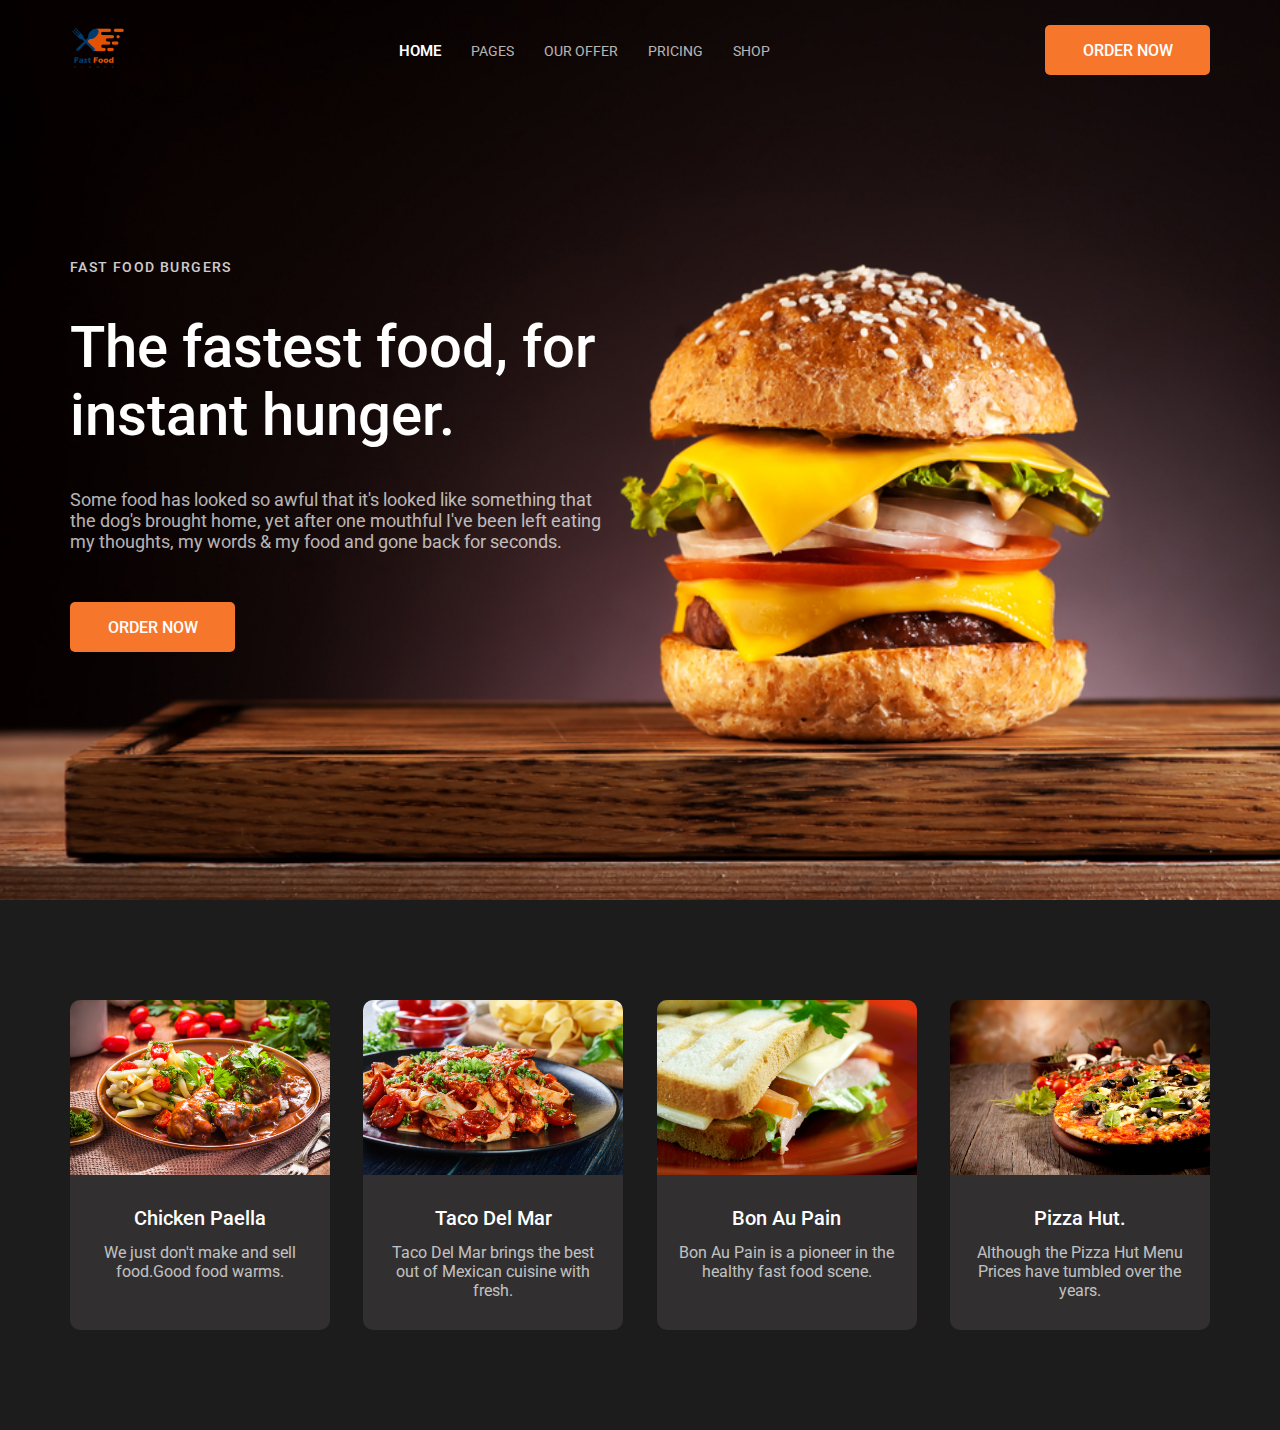
==== .github/workflows/WEB PRO Burger Landing/Index.html @ c856d972 "Add files via upload" ====
<!DOCTYPE html>
<html lang="en">

<head>
    <meta charset="UTF-8">
    <meta name="viewport" content="width=device-width, initial-scale=1.0">
    <title>Burger</title>
    <link rel="stylesheet" href="./style.css">
</head>

<body>
    <header class="header">
        <div class="container">
            <a href="/">
              <img src="./images/icons/logo.png" alt="" srcset="">
            </a>
            <nav class="header_nav">
                <ul class="header_list">
                    <li><a class="active" href="/">HOME</a></li>
                    <li><a href="!#">PAGES</a></li>
                    <li><a href="!#">OUR OFFER</a></li>
                    <li><a href="!#">PRICING</a></li>
                    <li><a href="!#">SHOP</a></li>
                </ul>
            </nav>
        <a href="!#" class="btn">Order now</a>
    </div>
    </header>

    <main class="main">
        <section class="welcome">
            <div class="container">
                <div class="welcome_text">
                    <h4 class="welcome_subtitle">FAST FOOD BURGERS</h4>
                    <h1 class="welcome_title">The fastest food, for instant hunger. </h1>
                    <p class="welcome_desk">Some food has looked so awful that it's looked like something 
                        that the dog's brought home, yet after one mouthful I've been left 
                        eating my thoughts, my words & my food and gone back for 
                        seconds.
                    </p>
                    <a href="!#" class="btn">Order now</a>        
                </div>
            
            </div>
        </section>
        
        <section class="food-list">
            <div class="container"> 
                <div class="food-list_card">
                <img src="./images/food-list-1.jpg" alt="" class="food-list_img">
                <h4 class="food-list_title">Chicken Paella </h4>
                <p class="food-list_desc">We just don't make and sell food.Good food warms.</p>
            </div>
            <div class="food-list_card">
                <img src="./images/food-list-2.jpg" alt="" class="food-list_img">
                <h4 class="food-list_title">Taco Del Mar </h4>
                <p class="food-list_desc">Taco Del Mar brings the best out of Mexican cuisine with fresh.</p>
            </div>
            <div class="food-list_card">
                <img src="./images/food-list-3.jpg" alt="" class="food-list_img">
                <h4 class="food-list_title">Bon Au Pain </h4>
                <p class="food-list_desc">Bon Au Pain is a pioneer in the healthy fast food scene.</p>
            </div>
            <div class="food-list_card">
                <img src="./images/food-list-4.jpg" alt="" class="food-list_img">
                <h4 class="food-list_title">Pizza Hut. </h4>
                <p class="food-list_desc">Although the Pizza Hut Menu Prices have tumbled over the years.</p>
            </div>
        </div>
        </section>
    </main>
</body>

</html>
---- .github/workflows/WEB PRO Burger Landing/style.css ----
@import url('https://fonts.googleapis.com/css2?family=Roboto:ital,wght@0,100;0,300;0,400;0,500;0,700;0,900;1,100;1,300;1,400;1,500;1,700;1,900&display=swap');

/* Общие стили */

body {
    margin: 0;
    font-family: "Roboto", sans-serif;
    background-color: #1C1C1C;
    color: #fff;
}

a {
    color: #fff;
    text-decoration: none;
}

p{
    margin: 0;
}

p + p{
    margin-top: 10px;
}

ul {
    list-style: none;
    margin: 0;
    padding: 0;
}

.container{
    max-width: 1140px;
    margin: auto;
    padding: 0 25px;
}

.btn {
    display: flex;
    align-items: center;
    justify-content: center;

    transition: opacity .2s ;

    font-weight: 500;
    font-size: 16px;
    text-transform: uppercase;

    width: 165px;
    height: 50px;

    border-radius: 5px;
    background: #f6762c;
}

.btn:hover{
    opacity: 0.7;

}
h1,h2,h3,h4,h5,h6{
    font-weight: 500;
}

/* Шапка */


.header {
    padding: 25px 0;

}

.header .container {
    display: flex;
    justify-content: space-between;
    align-items: center;
}

.header_list{
    display: flex;
    gap: 30px;
}

.header_nav {}

.header_nav a {
    font-weight: 400;
    font-size: 14px;
    opacity: 0.7;

    transition: opacity .3s ;
}

a.active {
    font-weight: 600;
    font-size: 15px;
    opacity: 1;
}

.header_nav a:hover{
    opacity: 0.9;
}



.main {

}

/* Welcome */


.welcome {
    box-sizing: border-box;
    min-height: 100vh;

    padding: 240px 0;
    margin-top: -100px;

    background-image: url("./images/welcome-bg.jpg");
    background-repeat: no-repeat;
    background-size: cover;
    background-position: center;
}

.welcome_text {
    max-width: 550px;
}
.welcome_subtitle {
    font-size: 14px;
    letter-spacing: 0.1em;
    margin-bottom: 7px;

    opacity: 0.8;
}

.welcome_title {
    font-size: 58px;
    margin-bottom: 40px;

}

.welcome_desk {
    font-weight: 400;
    font-size: 18px;
    opacity: 0.7;

    margin-bottom: 50px;
}

/* food-list */

.food-list {
    padding: 100px 0;
}

.food-list .container {
    display: flex;
    justify-content: space-between;
    flex-wrap: wrap;
    gap: 40px 10px;
}

.food-list_card {
    width: 260px;
    border-radius:10px;
    padding-top: 0%;

    text-align: center;
    overflow: hidden;

    background-color: #312F30;
}

.food-list_img {
    max-width: 100%;
    height: 175px;
    object-fit: cover;
}

.food-list_title {
    

    font-size: 20px;
    margin-bottom: 13px;
}

.food-list_desc {
    padding: 0 20px;
    padding-bottom: 30px;
    opacity: 0.7;
}
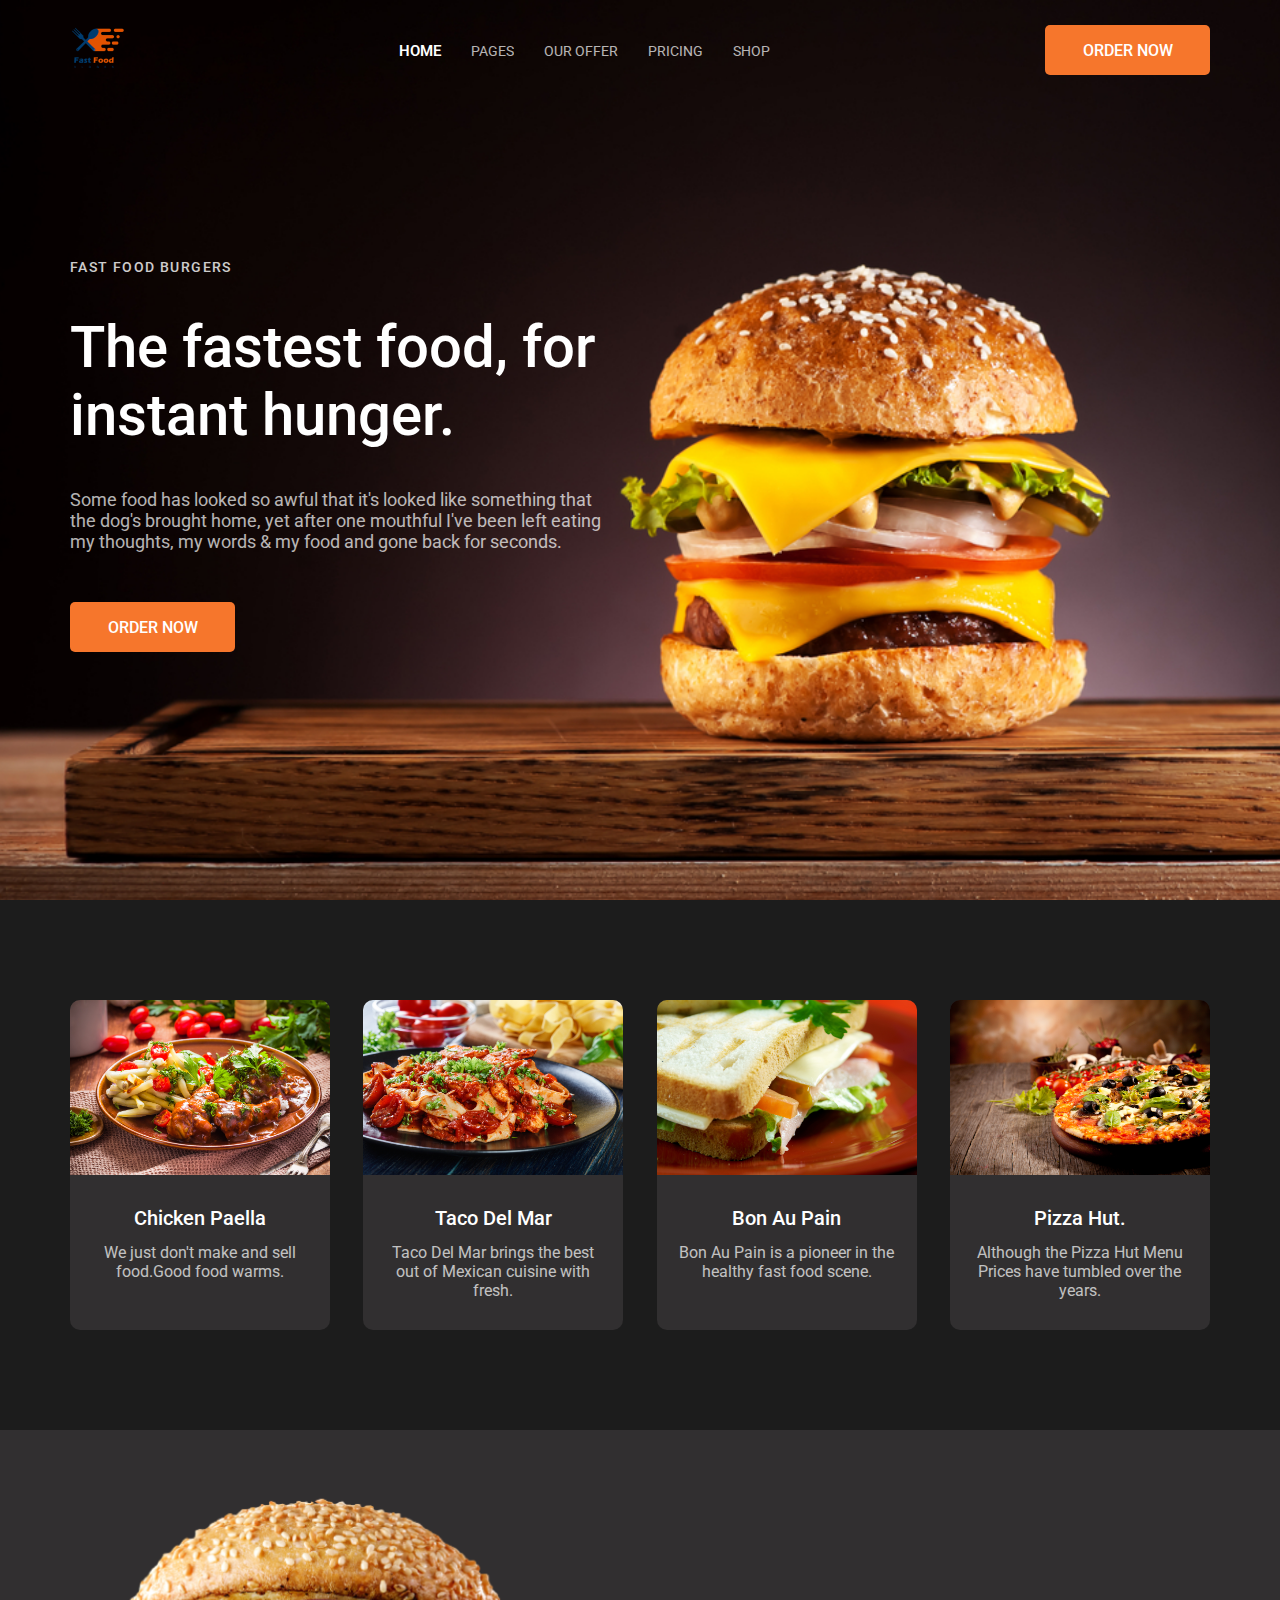
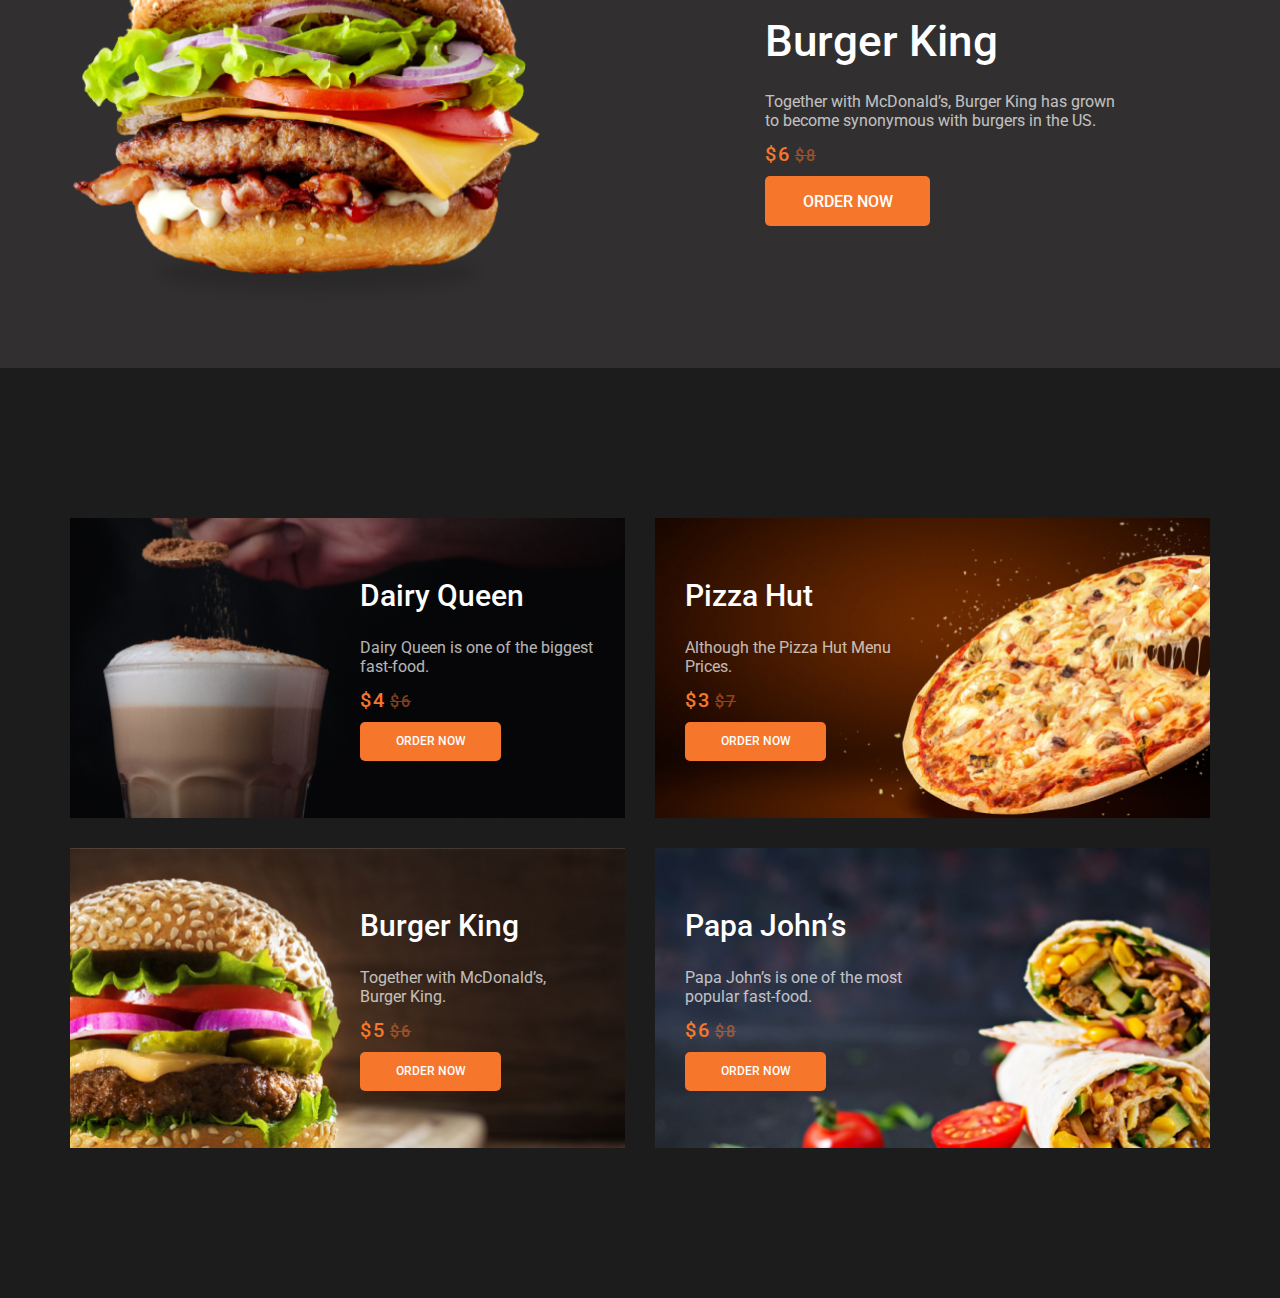
==== commit e4483063: "Add files via upload" ====
--- a/.github/workflows/WEB PRO Burger Landing/Index.html
+++ b/.github/workflows/WEB PRO Burger Landing/Index.html
@@ -11,8 +11,8 @@
 <body>
     <header class="header">
         <div class="container">
-            <a href="/">
-              <img src="./images/icons/logo.png" alt="" srcset="">
+            <a href="?">
+                <img src="./images/icons/logo.png" alt="" srcset="">
             </a>
             <nav class="header_nav">
                 <ul class="header_list">
@@ -68,7 +68,70 @@
             </div>
         </div>
         </section>
+
+        <section class="order">
+            <div class="container">
+                <img src="./images/burger.png" alt="" class="order_img">
+
+                <div class="order_text">
+                    <h3 class="order_title">Burger King</h3>
+                    <p class="order_desc">Together with McDonald’s, Burger King has grown to become synonymous with burgers in the US.</p>
+                    <span class="order_price">$6</span>
+                    <span class="order_old-price">$8</span>
+                    <a href="!#" class="btn">Order now</a>        
+                </div>
+            </div>
+        </section>
+        <section class="product">
+            <div class="container">
+                <div class="product_card card-p1">
+                    <h4 class="order_title">Dairy Queen</h4>
+                    <p class="order_desc">Dairy Queen is one of the biggest fast-food.</p>
+                    <span class="order_price">$4</span>
+                    <span class="order_old-price">$6</span>
+                    <a href="!#" class="btn btm--small">Order now</a>        
+                </div>
+
+                <div class="product_card card-p2">
+                    <h4 class="order_title">Pizza Hut</h4>
+                    <p class="order_desc">Although the Pizza Hut Menu Prices.</p>
+                    <span class="order_price">$3</span>
+                    <span class="order_old-price">$7</span>
+                    <a href="!#" class="btn btm--small">Order now</a>        
+                </div>
+
+                <div class="product_card card-p3">
+                    <h4 class="order_title">Burger King</h4>
+                    <p class="order_desc">Together with McDonald’s, Burger King.</p>
+                    <span class="order_price">$5</span>
+                    <span class="order_old-price">$6</span>
+                    <a href="!#" class="btn btm--small">Order now</a>        
+                </div>
+
+                <div class="product_card card-p4">
+                    <h4 class="order_title">Papa John’s</h4>
+                    <p class="order_desc">Papa John’s is one of the most popular fast-food.</p>
+                    <span class="order_price">$6</span>
+                    <span class="order_old-price">$8</span>
+                    <a href="!#" class="btn btm--small">Order now</a>        
+                </div>
+            </div>
+        </section>
     </main>
 </body>
+<!-- 
 
+
+
+
+
+
+$5
+$6
+$5
+$6
+$6
+$8
+ORDER NOW
+ORDER NOW -->
 </html>--- a/.github/workflows/WEB PRO Burger Landing/style.css
+++ b/.github/workflows/WEB PRO Burger Landing/style.css
@@ -29,9 +29,10 @@
 }
 
 .container{
-    max-width: 1140px;
+    box-sizing: border-box;
+    max-width: 1170px;
     margin: auto;
-    padding: 0 25px;
+    padding: 0 15px;
 }
 
 .btn {
@@ -99,12 +100,6 @@
     opacity: 0.9;
 }
 
-
-
-.main {
-
-}
-
 /* Welcome */
 
 
@@ -162,8 +157,7 @@
 .food-list_card {
     width: 260px;
     border-radius:10px;
-    padding-top: 0%;
-
+    
     text-align: center;
     overflow: hidden;
 
@@ -187,4 +181,126 @@
     padding: 0 20px;
     padding-bottom: 30px;
     opacity: 0.7;
-}+}
+
+.order {
+    background-color: #312F30;
+    padding: 60px 0;
+}
+
+.order_img {
+    max-width: 470px;
+}
+
+.order_text {
+    max-width: 360px;
+}
+
+.order_desc {
+    margin-bottom: 12px;
+
+    opacity: 0.7;
+
+    font-weight: 400;
+    font-size: 16px; 
+}
+
+.order_title {
+    margin-bottom: 25px; 
+
+    font-size: 44px;
+}
+.order_price {
+    font-weight: 500;
+    font-size: 20px;
+    letter-spacing: 0.1em;
+    color: #f6762c;
+}
+
+.order_old-price {
+    font-weight: 500;
+    font-size: 16px;
+    letter-spacing: 0.1em;
+    text-decoration: line-through;
+    color: #f6762c;
+    opacity: 0.5;
+}
+
+.order .container{
+    display: flex;
+    align-items: center;
+    justify-content: space-between;
+    padding-right: 100px;
+}
+.order .btn {
+    margin-top: 10px;
+}
+
+/* product */
+
+.product {
+    padding: 150px 0;
+}
+
+.product .container {
+    display: flex;
+    flex-wrap: wrap;
+
+    gap: 30px;
+    justify-content: center;
+}
+
+.product_card {
+    box-sizing: border-box;
+
+    background-color: #312F30;
+    /* зачем нужны следующие 3 блока погуглить */
+    background-size: cover;
+    background-position: center;
+    background-repeat: no-repeat;
+
+    max-width: 555px;
+    max-height: 300px;
+
+    padding: 20px 30px 60px 290px;
+}
+
+.product_card:nth-child(even){ /* не особо понятно, потом загуглить. Выбирает и изменяет каждую 2ю карту*/
+    padding-left: 30px;
+    padding-right: 290px;
+}
+
+.product .order_title {
+    font-size: 30px;
+}
+
+.product .order_price {
+    font-style: 16px;
+    padding-top: 0;
+}
+
+.btm--small {
+    border-radius: 5px;
+    width: 141px;
+    height: 39px;
+
+    font-size: 12px;
+
+    margin-top: 10px;
+} 
+
+/* гемаророй */
+.card-p1 {
+    background-image: url(./images/product-1.jpg);
+}
+.card-p2{
+    background-image: url(./images/product-2.jpg);
+}
+
+.card-p3{
+    background-image: url(./images/product-3.jpg);
+}
+
+.card-p4{
+    background-image: url(./images/product-4.jpg);
+}
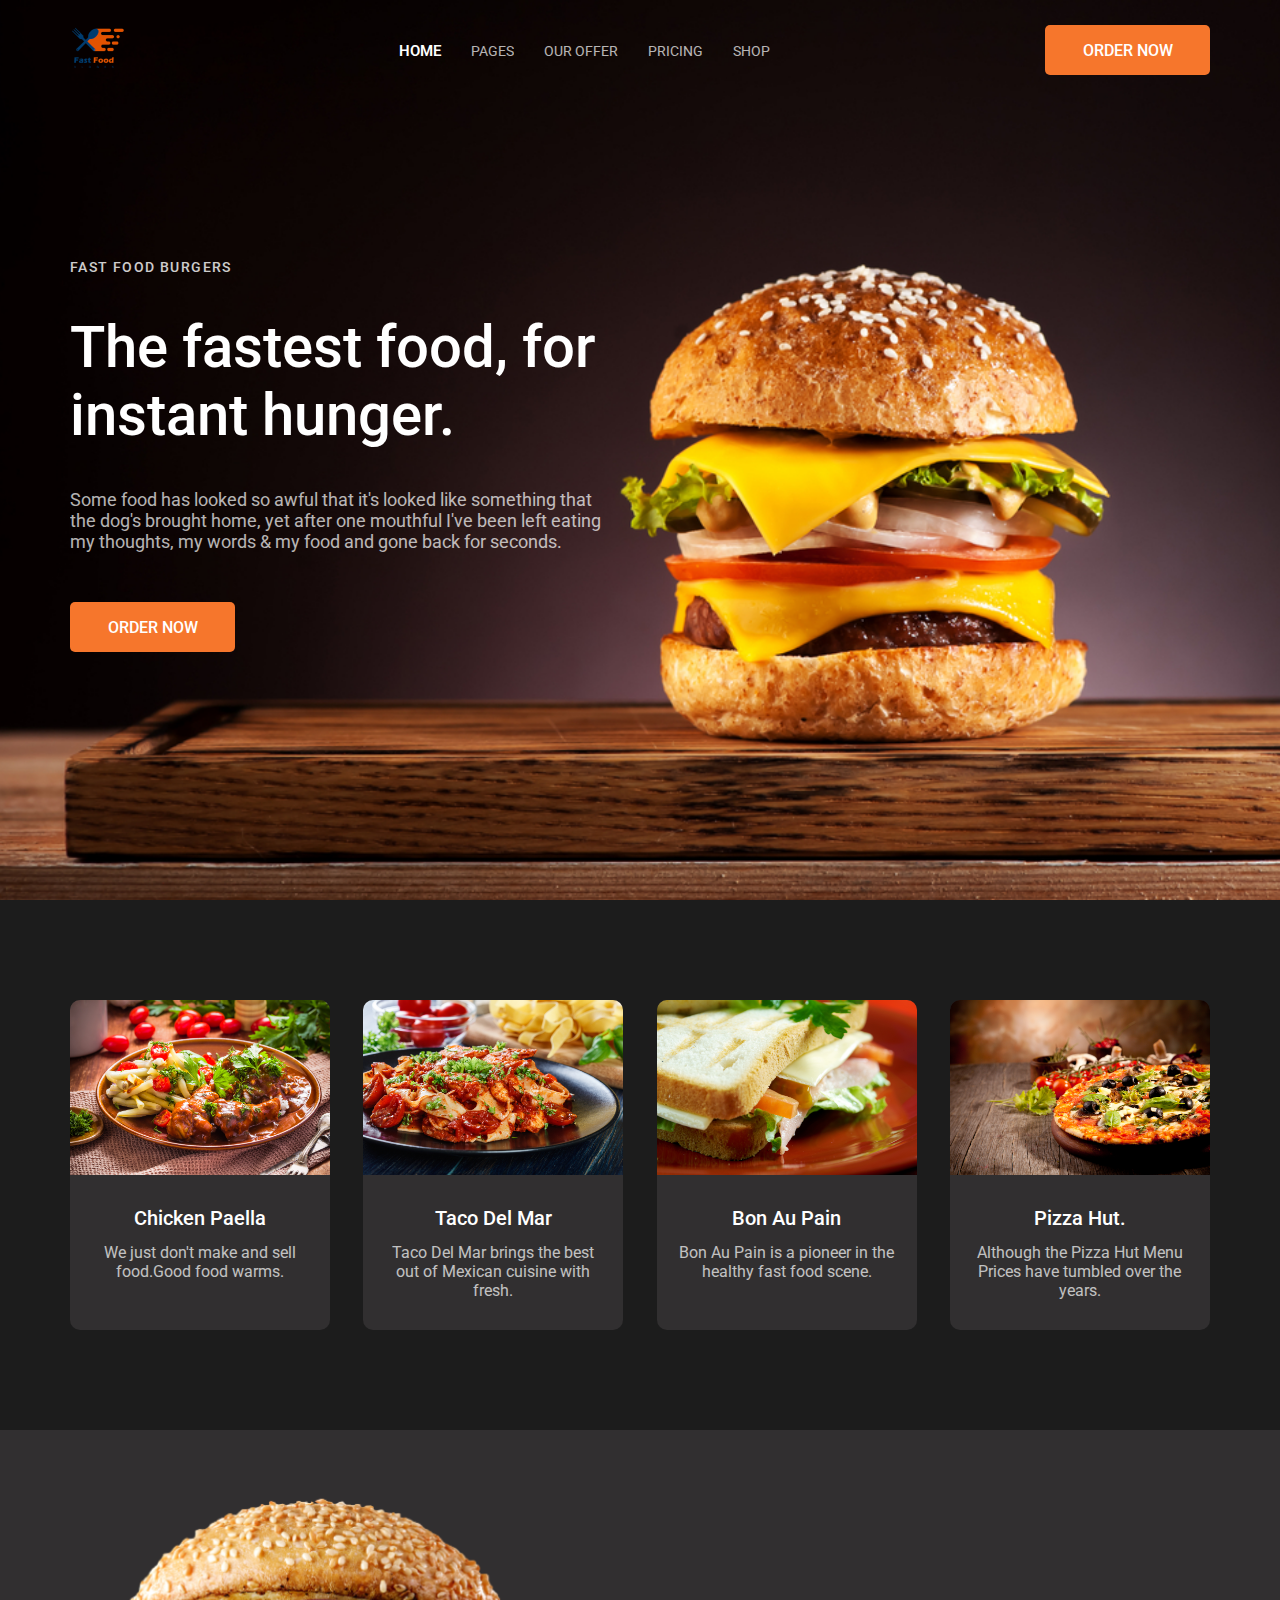
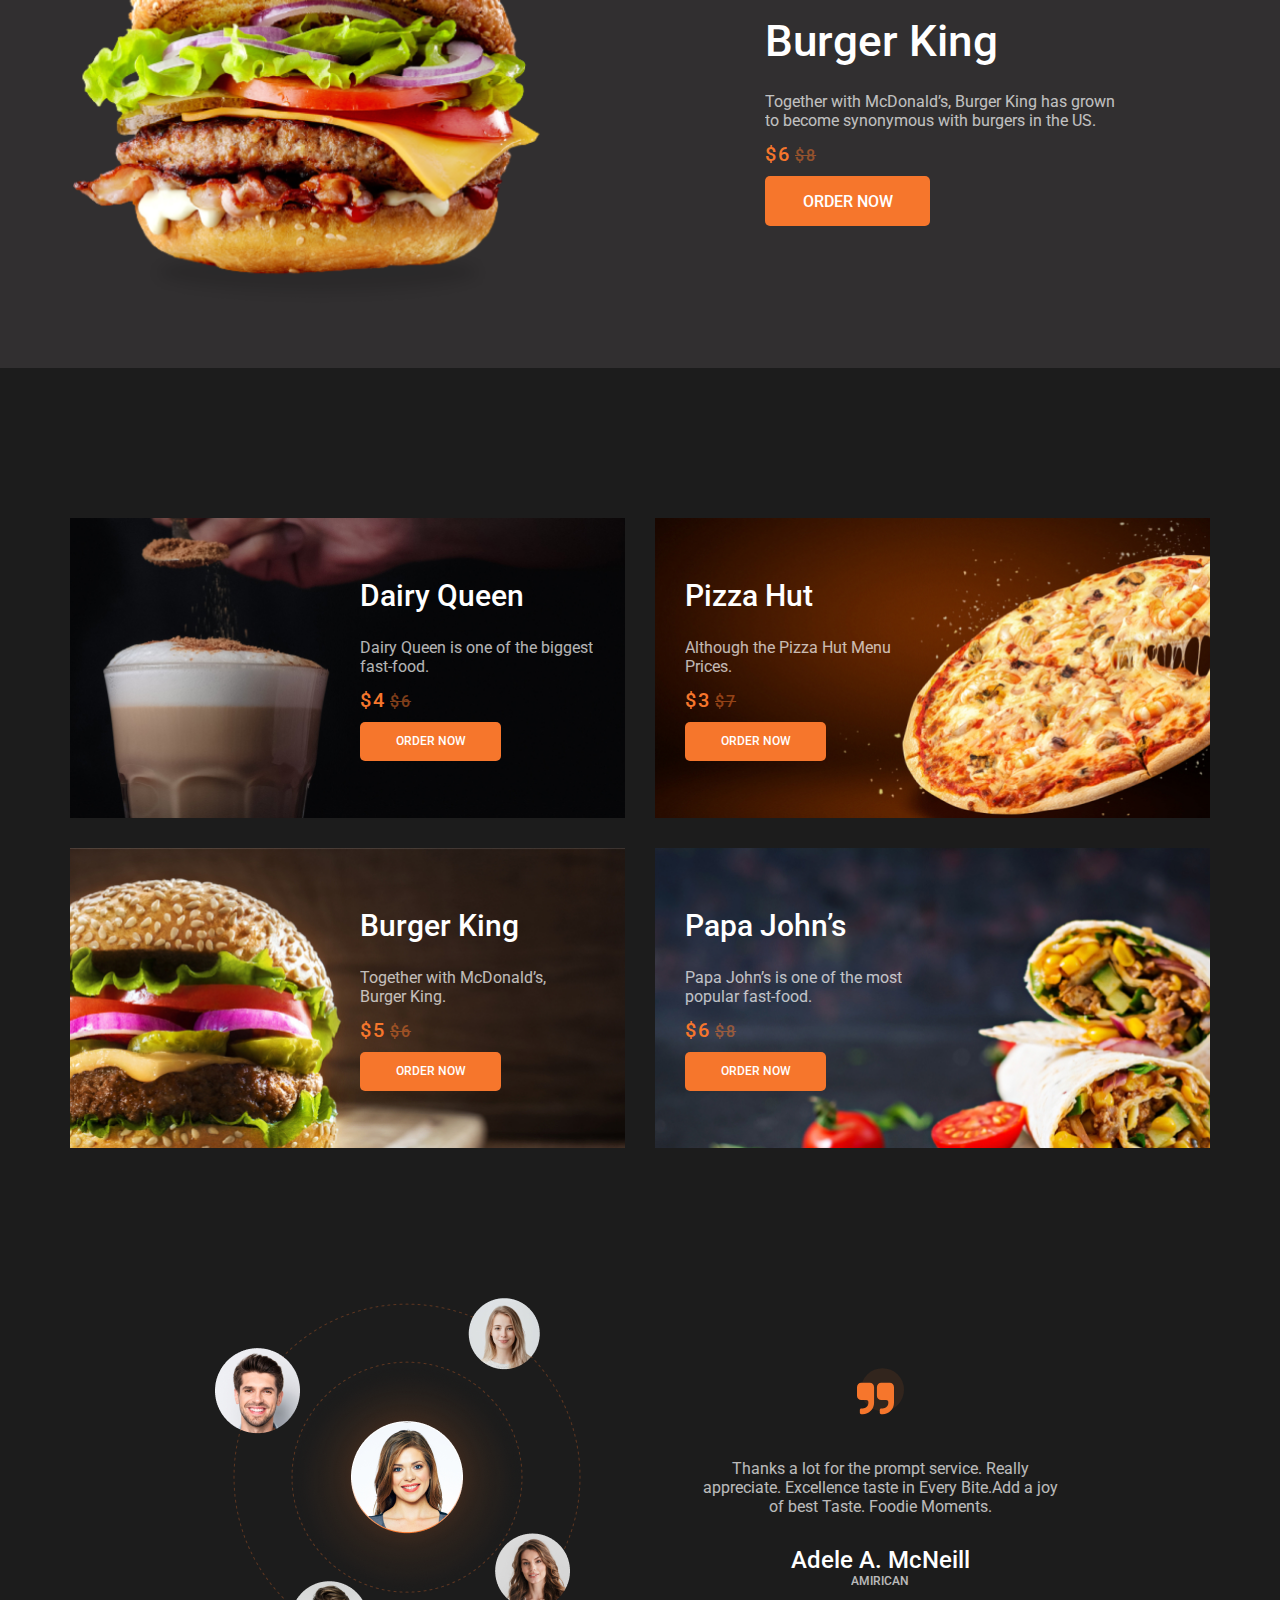
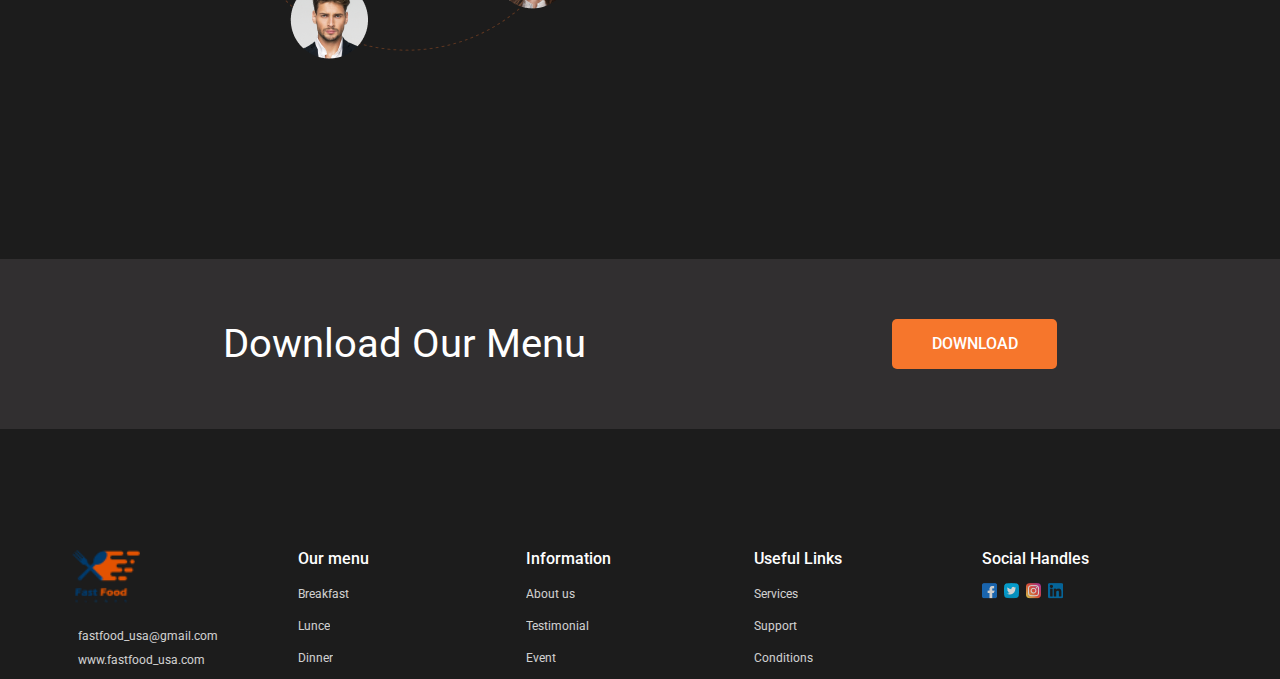
==== commit 201ba6c3: "Add files via upload" ====
--- a/.github/workflows/WEB PRO Burger Landing/Index.html
+++ b/.github/workflows/WEB PRO Burger Landing/Index.html
@@ -117,21 +117,76 @@
                 </div>
             </div>
         </section>
+
+        <div class="feedback">
+            <div class="container">
+                <img src="./images/feedback.png" alt="" class="feedback_img">
+
+                <blockquote class="feedback_text">
+                    <p class="feedback_desc">Thanks a lot for the prompt service. Really appreciate. Excellence taste in Every Bite.Add a joy of best Taste. Foodie Moments.</p>
+                    <cite class="feedback_cite">Adele A. McNeill</cite>
+                    <span class="feedback_sub">AMIRICAN</span>
+                </blockquote>
+            </div>
+        </div>
+
+        <section class="download">
+            <div class="container">
+                <p class="download_title">Download Our Menu</p>
+                <a href="./images/burger.png" class="btn" download>Download</a>
+            </div>
+                    
+        </section>
     </main>
+
+    <footer class="footer">
+        <div class="container">
+            <div class="footer_contacs">
+                <img src="./images/icons/logo.png" alt="Логотип" class="footer_logo">
+                <a href="mailto:fastfood_usa@gmail.com" class="footer_link footer_link-mail">fastfood_usa@gmail.com</a>
+                <a href="#" class="footer_link_footer_link-web"> www.fastfood_usa.com</a>
+            </div>
+                <div class="footer_nav">
+                    <ul class="footer_list">
+                        <li class="footer_list-title">
+                            <a class="footer_title" href="#">Our menu</a>
+                            <ul class="footer_inner-list">
+                                <li class="footer_list-item"><a href="">Breakfast</a></li>
+                                <li class="footer_list-item"><a href="">Lunce</a></li>
+                                <li class="footer_list-item"><a href="">Dinner</a></li>
+                            </ul>
+                        </li>
+                        
+                        <li class="footer_list-title">
+                            <a class="footer_title" href="#">Information</a>
+                            <ul class="footer_inner-list">
+                                <li class="footer_list-item"><a href="#">About us </a></li>
+                                <li class="footer_list-item"><a href="#">Testimonial</a></li>
+                                <li class="footer_list-item"><a href="#">Event</a></li>
+                            </ul>
+                        </li>
+
+                        <li class="footer_list-title">
+                            <a class="footer_title" href="#">Useful Links</a>
+                            <ul class="footer_inner-list">
+                                <li class="footer_list-item"><a href="#">Services</a></li>
+                                <li class="footer_list-item"><a href="#">Support</a></li>
+                                <li class="footer_list-item"><a href="#">Conditions</a></li>
+                            </ul>
+                        </li>
+                        </li>
+                    </ul>
+                </div>
+            <div class="footer_social">
+                <p class="footer_title">Social Handles</p>
+                <div class="footer_social-icons">
+                    <a href="#" class="footer_social-link"><img src="./images/icons/socials/facebook.png" alt=""></a>
+                    <a href="#" class="footer_social-link"><img src="./images/icons/socials/twitter.png" alt=""></a>
+                    <a href="#" class="footer_social-link"><img src="./images/icons/socials/instagram.png" alt=""></a>
+                    <a href="#" class="footer_social-link"><img src="./images/icons/socials/linkedin.png" alt=""></a>
+                </div> 
+            </div>
+        </div>
+    </footer>
 </body>
-<!-- 
-
-
-
-
-
-
-$5
-$6
-$5
-$6
-$6
-$8
-ORDER NOW
-ORDER NOW -->
 </html>--- a/.github/workflows/WEB PRO Burger Landing/style.css
+++ b/.github/workflows/WEB PRO Burger Landing/style.css
@@ -304,3 +304,247 @@
 .card-p4{
     background-image: url(./images/product-4.jpg);
 }
+
+/* Feedback */
+
+.feedback {
+    padding-bottom: 200px;
+}
+
+.feedback .container {
+    display: flex;
+    align-items: center;
+    justify-content: space-between;
+
+    max-width: 880px;
+}
+
+.feedback_img {
+
+}
+
+.feedback_text {
+    max-width: 370px;   
+    text-align: center;
+
+    margin: 0;
+
+    display: flex;
+    flex-direction: column
+    ;
+}
+
+.feedback_text::before {
+    content: url(./images/icons/quote.svg);
+
+    margin-bottom: 40px;
+}
+
+.feedback_desc {
+    opacity: 0.7;
+
+    font-size: 16px;
+    margin-bottom: 30px;
+}
+
+.feedback_cite {
+    font-style: normal;
+    font-weight: 500;
+    font-size: 24px;
+}
+
+.feedback_sub {
+    font-weight: 500;
+    font-size: 12px;
+
+    opacity: 0.7;
+}
+
+/* Download */
+
+.download {
+    padding: 60px 0;
+    background: #312f30;
+    margin-bottom: 120px;
+}
+
+.download_title {
+    font-size: 40px;
+}
+
+
+.download .container {
+    display: flex;
+    align-items: center;
+    justify-content: space-around;
+}
+
+/* footer */
+
+.footer {
+}
+
+.footer a {
+    font-size: 12px;
+    opacity: 0.8;
+
+    transition: 0.2s;
+}
+
+.footer a:hover{
+    opacity: 0.9;
+}
+
+.footer .container {
+    display: grid;
+    grid-template-columns: 1fr 3fr 1fr;
+}
+
+.footer_contacs {
+
+}
+
+.footer_contacs a {
+    display: block;
+}
+
+.footer_logo {
+    display: inline-block;
+    width: 70px;
+    margin-bottom: 20px;
+}
+
+.footer_link {
+
+}
+
+.footer_link-mail {
+    margin-bottom: 10px;
+}
+
+.footer_link-mail::before {
+    content: url(/images/icons/mail.svg);
+    
+    margin-right: 8px;
+
+}
+
+.footer_link_footer_link-web::before {
+    content: url(/images/icons/global.svg);
+
+    margin-right: 5px;
+}
+
+.footer_nav {
+
+}
+
+.footer_list {
+   display: grid;
+   grid-template-columns: 1fr 1fr 1fr;
+}
+
+.footer_list-title {
+
+}
+
+.footer .footer_title {
+    font-weight: 500;
+    font-size: 16px;
+
+    opacity: 1;
+
+    display: inline-block;
+    padding-bottom: 15px;
+}
+
+.footer_inner-list {
+
+}
+
+.footer_list-item {
+    display: block;
+    padding-bottom: 13px;
+    
+}
+
+.footer_social {
+
+}
+
+.footer_social-icons {
+    display: flex;
+    gap: 7px;
+}
+
+
+@media (max-width: 850px) {
+    .welcome_desk {
+        opacity: 1;
+    }
+
+    .order_img{
+        min-width: 320px;
+
+        padding-right: 10px;
+    }
+    
+    .food-list .container {
+        justify-content:space-evenly;
+    }
+
+    .footer .container {
+        grid-template-columns: 1fr 1fr;
+        grid-template-rows: 1fr 1fr;
+        grid-template-areas: "nav nav" "contact social";
+
+        justify-items: center;
+        gap: 20px 180px;
+    }
+
+    .footer_contacs {
+        grid-area: contact;
+        justify-self: end;
+    }
+
+    .footer_nav{
+        grid-area: nav;
+    }
+
+    .footer_list {
+        gap: 100px;
+    }
+
+    .footer_social {
+        justify-self: start;
+        align-self: center;
+        grid-area: social;
+    }
+}
+
+@media (max-width: 650px) {
+    .header .btn {
+        display: none;
+    }
+
+    .header .container {
+        justify-content: start;
+        gap: 10px;
+    }
+}
+
+@media (max-width: 500px) {
+
+    .order .container {
+        flex-wrap: wrap;
+        justify-content: center;
+    }
+
+    .feedback_img{
+        max-width: 50%;
+    }
+
+    .product_card {
+        max-width: 100%;
+    }
+}